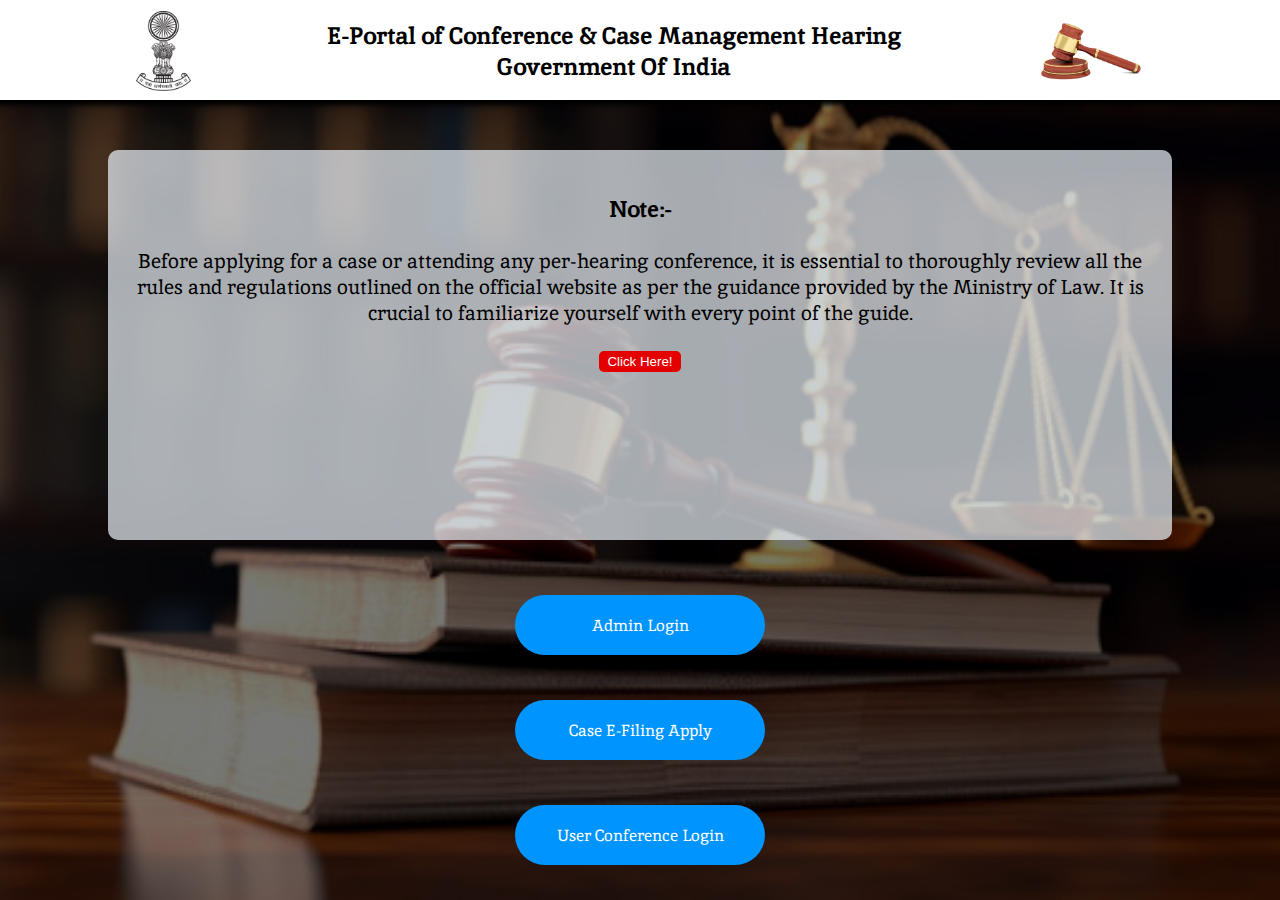
==== index.html @ cc46d65c "again update" ====
<!DOCTYPE html>
<html lang="en">
  <head>
    <meta charset="UTF-8" />
    <meta name="viewport" content="width=device-width, initial-scale=1.0" />
    <title>home page</title>
    <link rel="stylesheet" href="style.css" />
    <script src="script.js"></script>
  </head>

  <body>
    <section class="filter">
      <header class="header">
        <div>
          <img src="./images/img2.png" alt="image" />
          <h2>
            E-Portal of Conference & Case Management Hearing <br />
            Government Of India
          </h2>
          <img src="./images/img3.png" alt="image" />
        </div>
      </header>

      <main>
        <div class="noteSection">
          <div>
            <h3>Note:-</h3>
            <p>
              Before applying for a case or attending any per-hearing
              conference, it is essential to thoroughly review all the rules and
              regulations outlined on the official website as per the guidance
              provided by the Ministry of Law. It is crucial to familiarize
              yourself with every point of the guide.
            </p>
            <button>Click Here!</button>
          </div>
        </div>

        <div class="button">
          <button onclick="redirectToAdminPage()">Admin Login</button>
          <button onclick="redirectToFormPage()" targate="blank">
            Case E-Filing Apply
          </button>
          <button onclick="redirectToUserPage()">User Conference Login</button>
        </div>
      </main>
    </section>
  </body>
</html>
---- style.css ----
@import url("https://fonts.googleapis.com/css2?family=Inika&display=swap");

/* Default styles for desktop screens */
body {
  /* font-family: Arial, sans-serif; */
  margin: 0;
  padding: 0;
  background-color: #00000071;
  background-image: url("images/img1.jpg");
  background-size: cover;
  background-position: top;
  font-family: "Inika", serif;
  overflow-x: hidden;
}

.header {
  width: 100vw;
  background-color: rgb(255, 255, 255);
  height: 100px;
  box-shadow: 0.1px 0px 5px 5px black;
  /* position: absolute; */
  /* z-index: 5px; */
}

.filter {
  height: 100vh;
  width: 100vw;
  background-color: rgba(0, 0, 0, 0.535);
}

.header div {
  display: flex;
  justify-content: space-evenly;
  align-items: center;

  text-align: center;
}

.header div img {
  height: 80px;
}

.noteSection {
  display: flex;
  justify-content: center;
  align-items: center;
  text-align: center;
  font-size: 20px;
  margin-top: 50px;
}
.noteSection div {
  width: 70vw;
  height: 250px;
  background-color: rgba(240, 248, 255, 0.692);
  padding: 20px;
  border-radius: 10px;
}
.noteSection div button {
  border-color: #0095ff00;
  background-color: rgb(229, 0, 0);
  border-radius: 5px;
  cursor: pointer;
  color: white;
}
.button {
  display: flex;
  align-items: center;
  justify-content: center;
  gap: 15%;
  height: 200px;
  width: 100vw;
  margin-top: 40px;
}

.button button {
  height: 60px;
  width: 250px;
  border-radius: 50px;
  background-color: #0094ff;
  font-family: "Inika", serif;
  font-size: 16px;
  font-weight: 400;
  color: rgb(255, 255, 255);
  border-color: rgba(0, 0, 0, 0);
  cursor: pointer;
}

.button button:hover {
  background-color: #0271c0;
}

/* Responsive styles for tablets */

@media screen and (max-width: 1280px) {
  .noteSection div {
    width: 80vw;
    height: 350px;
    background-color: rgba(240, 248, 255, 0.692);
    padding: 20px;
    border-radius: 10px;
  }
  .button {
    display: flex;
    align-items: center;
    justify-content: center;
    flex-direction: column;
    height: 300px;
    width: 100vw;
    margin-top: 40px;
  }
}

@media screen and (max-width: 912px) {
  .noteSection div {
    width: 80vw;
    height: 400px;
    background-color: rgba(240, 248, 255, 0.692);
    padding: 20px;
    border-radius: 10px;
  }

  .button {
    display: flex;
    align-items: center;
    justify-content: center;
    flex-direction: column;
    height: 300px;
    width: 100vw;
    margin-top: 40px;
  }
}

@media screen and (max-width: 768px) {
  .header div h2 {
    font-size: 20px;
  }
  .noteSection div {
    width: 70vw;
    height: 350px;
    background-color: rgba(240, 248, 255, 0.692);
    padding: 20px;
    border-radius: 10px;
  }

  .button {
    display: flex;
    align-items: center;
    justify-content: center;
    flex-direction: column;
    height: 300px;
    width: 100vw;
    margin-top: 40px;
  }
  .header div img {
    height: 60px;
  }
}

/* Responsive styles for smartphones */
@media screen and (max-width: 480px) {
  .header div h2 {
    font-size: 10px;
  }
  .noteSection div {
    width: 70vw;
    height: 400px;
    background-color: rgba(240, 248, 255, 0.692);
    padding: 20px;
    border-radius: 10px;
    padding-top: 10px;
  }

  .button {
    display: flex;
    align-items: center;
    justify-content: center;
    flex-direction: column;
    height: 200px;
    width: 100vw;
    margin-top: 40px;
  }

  .button button {
    height: 60px;
    width: 250px;
    border-radius: 50px;
    background-color: #0094ff;
    font-family: "Inika", serif;
    font-size: 16px;
    font-weight: 400;
    color: rgb(255, 255, 255);
    border-color: rgba(0, 0, 0, 0);
    cursor: pointer;
  }

  .header div img {
    height: 50px;
  }
}
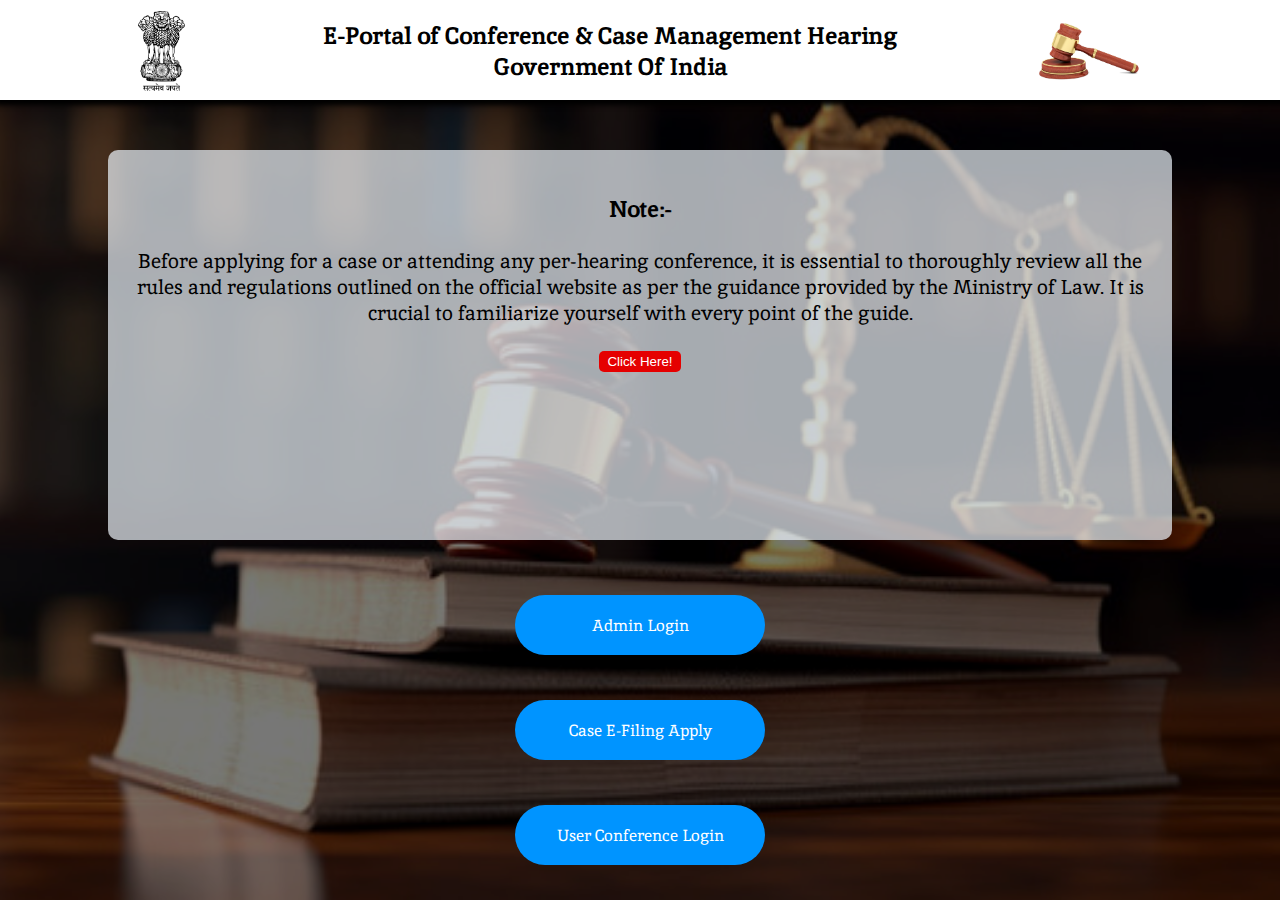
==== commit 8b48cbcf: "new update" ====
--- a/index.html
+++ b/index.html
@@ -4,6 +4,8 @@
     <meta charset="UTF-8" />
     <meta name="viewport" content="width=device-width, initial-scale=1.0" />
     <title>home page</title>
+    <link rel="icon" href="images/img3.png" type="icon" />
+
     <link rel="stylesheet" href="style.css" />
     <script src="script.js"></script>
   </head>
@@ -12,7 +14,7 @@
     <section class="filter">
       <header class="header">
         <div>
-          <img src="./images/img2.png" alt="image" />
+          <img src="./images/img4.png" alt="image" />
           <h2>
             E-Portal of Conference & Case Management Hearing <br />
             Government Of India
@@ -38,9 +40,7 @@
 
         <div class="button">
           <button onclick="redirectToAdminPage()">Admin Login</button>
-          <button onclick="redirectToFormPage()" targate="blank">
-            Case E-Filing Apply
-          </button>
+          <button onclick="redirectToFormPage()">Case E-Filing Apply</button>
           <button onclick="redirectToUserPage()">User Conference Login</button>
         </div>
       </main>
--- a/style.css
+++ b/style.css
@@ -128,14 +128,18 @@
     width: 100vw;
     margin-top: 40px;
   }
+  .header div img {
+    height: 80px;
+    margin-top: 5px;
+  }
 }
 
 @media screen and (max-width: 768px) {
   .header div h2 {
-    font-size: 20px;
-  }
-  .noteSection div {
-    width: 70vw;
+    font-size: 16px;
+  }
+  .noteSection div {
+    width: 80vw;
     height: 350px;
     background-color: rgba(240, 248, 255, 0.692);
     padding: 20px;
@@ -152,7 +156,8 @@
     margin-top: 40px;
   }
   .header div img {
-    height: 60px;
+    height: 80px;
+    margin-top: 5px;
   }
 }
 
@@ -160,14 +165,29 @@
 @media screen and (max-width: 480px) {
   .header div h2 {
     font-size: 10px;
+    margin-left: 10px;
+  }
+
+  .header div img {
+    height: 50px;
+    margin-top: 20px;
+    margin-left: 10px;
+  }
+
+  .header div h2 {
+    font-size: 10px;
   }
   .noteSection div {
     width: 70vw;
-    height: 400px;
+    height: 300px;
     background-color: rgba(240, 248, 255, 0.692);
     padding: 20px;
     border-radius: 10px;
     padding-top: 10px;
+  }
+
+  .noteSection {
+    font-size: 16px;
   }
 
   .button {
@@ -192,8 +212,4 @@
     border-color: rgba(0, 0, 0, 0);
     cursor: pointer;
   }
-
-  .header div img {
-    height: 50px;
-  }
-}
+}
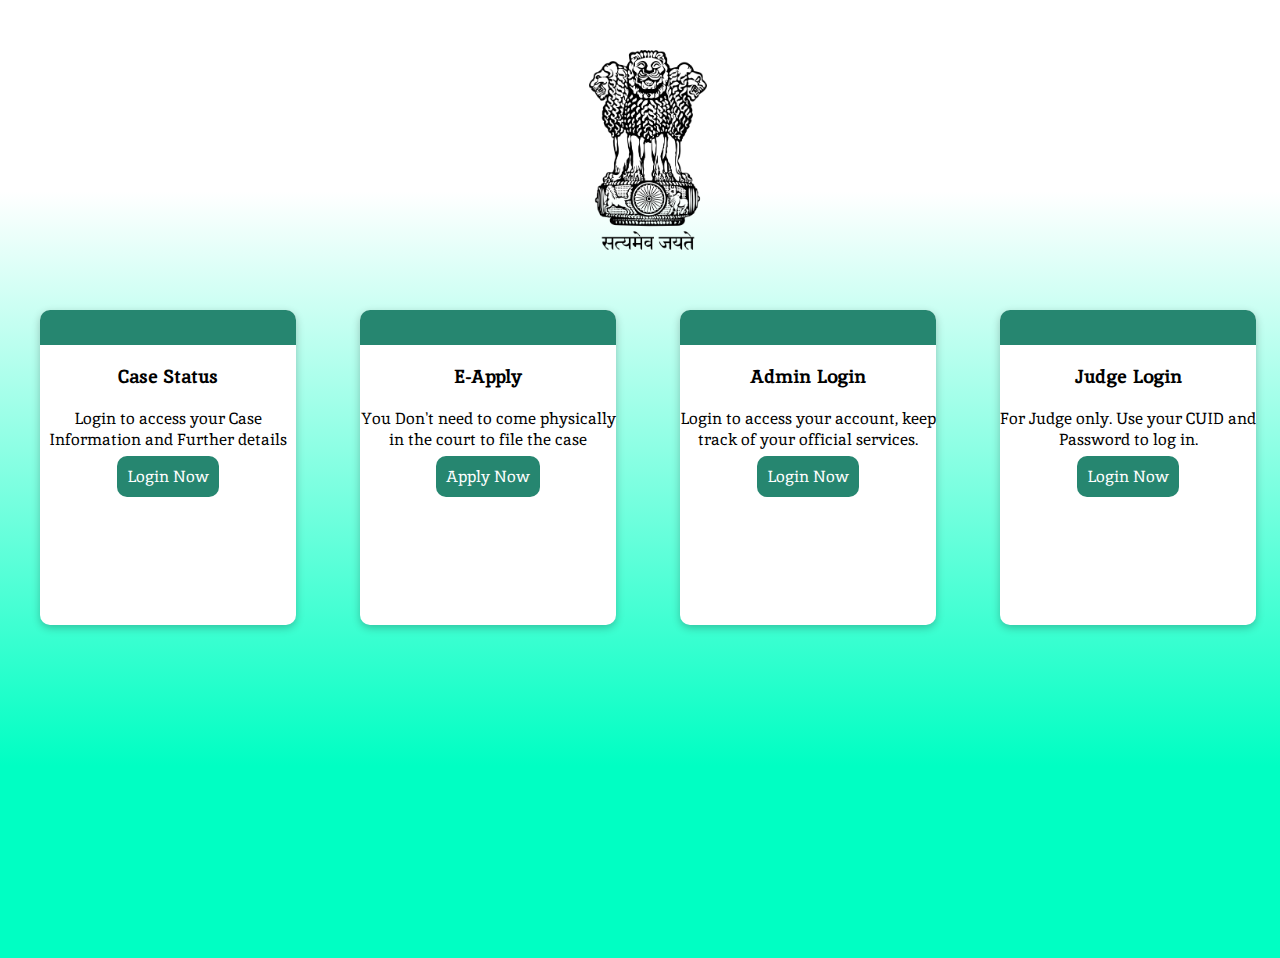
==== commit 3a6b266e: "update with new ui" ====
--- a/index.html
+++ b/index.html
@@ -3,47 +3,53 @@
   <head>
     <meta charset="UTF-8" />
     <meta name="viewport" content="width=device-width, initial-scale=1.0" />
-    <title>home page</title>
-    <link rel="icon" href="images/img3.png" type="icon" />
+    <link rel="stylesheet" href="index.css" />
+    <title>Document</title>
+  </head>
+  <body>
+    <div class="culogo">
+      <img src="images/img4.png" alt="" />
+    </div>
+    <div class="container">
+      <div class="cards" id="card1">
+        <div class="heading"></div>
+        <h3>Case Status</h3>
+        <p>Login to access your Case Information and Further details</p>
 
-    <link rel="stylesheet" href="style.css" />
-    <script src="script.js"></script>
-  </head>
+        <a href="userLogin.html" target="_blank">Login Now</a>
 
-  <body>
-    <section class="filter">
-      <header class="header">
-        <div>
-          <img src="./images/img4.png" alt="image" />
-          <h2>
-            E-Portal of Conference & Case Management Hearing <br />
-            Government Of India
-          </h2>
-          <img src="./images/img3.png" alt="image" />
-        </div>
-      </header>
+        <!-- <div class="footer"></div> -->
+      </div>
+      <div class="cards" id="card2">
+        <div class="heading"></div>
+        <h3>E-Apply</h3>
+        <p>You Don't need to come physically in the court to file the case</p>
 
-      <main>
-        <div class="noteSection">
-          <div>
-            <h3>Note:-</h3>
-            <p>
-              Before applying for a case or attending any per-hearing
-              conference, it is essential to thoroughly review all the rules and
-              regulations outlined on the official website as per the guidance
-              provided by the Ministry of Law. It is crucial to familiarize
-              yourself with every point of the guide.
-            </p>
-            <button>Click Here!</button>
-          </div>
-        </div>
+        <a href="form.html" target="_blank">Apply Now</a>
 
-        <div class="button">
-          <button onclick="redirectToAdminPage()">Admin Login</button>
-          <button onclick="redirectToFormPage()">Case E-Filing Apply</button>
-          <button onclick="redirectToUserPage()">User Conference Login</button>
-        </div>
-      </main>
-    </section>
+        <!-- <div class="footer"></div> -->
+      </div>
+      <div class="cards" id="card3">
+        <div class="heading"></div>
+        <h3>Admin Login</h3>
+
+        <p>
+          Login to access your account, keep track of your official services.
+        </p>
+
+        <a href="adminLogin.html" target="_blank">Login Now</a>
+
+        <!-- <div class="footer"></div> -->
+      </div>
+      <div class="cards" id="card4">
+        <div class="heading"></div>
+        <h3>Judge Login</h3>
+        <p>For Judge only. Use your CUID and Password to log in.</p>
+
+        <a href="judgeLogin.html" target="_blank">Login Now</a>
+
+        <!-- <div class="footer"></div> -->
+      </div>
+    </div>
   </body>
 </html>
--- a/index.css
+++ b/index.css
@@ -0,0 +1,78 @@
+@import url("https://fonts.googleapis.com/css2?family=Inika&display=swap");
+
+body {
+  font-family: Inika, sans-serif;
+  height: 100vh;
+  width: 100vw;
+  background: linear-gradient(to bottom, white 20%, rgb(0, 255, 195) 80%);
+  overflow-x: hidden;
+}
+.culogo {
+  /* border:2px solid red; */
+  margin: 50px;
+  display: flex;
+  align-items: center;
+  justify-content: center;
+}
+.culogo img {
+  height: 10%;
+  /* bordeR:2px solid red; */
+  width: 10%;
+}
+.container {
+  /* border:2px solid red; */
+  display: flex;
+  justify-content: space-around;
+  padding-top: 10px;
+}
+
+.cards {
+  /* border:2px solid red; */
+  height: 35vh;
+  width: 20vw;
+  background-color: #fff;
+  position: relative;
+  box-shadow: rgba(0, 0, 0, 0.24) 0px 3px 8px;
+  border-radius: 10px;
+}
+
+.cards {
+  text-align: center;
+}
+
+.cards a {
+  height: 50px;
+  width: 70px;
+  background-color: rgb(38, 134, 112);
+  text-decoration: none;
+  padding: 10px;
+  border-radius: 10px;
+  color: #fff;
+}
+
+.cards .heading {
+  /* border:2px solid red; */
+  height: 35px;
+  background-color: rgb(38, 134, 112);
+  border-top-right-radius: 10px;
+  border-top-left-radius: 10px;
+}
+.cards .footer {
+  /* border:2px solid red; */
+  display: block;
+  width: 100%;
+  height: 4px;
+  position: absolute;
+  bottom: 0px;
+  background-color: rgb(38,  134,  112);
+}
+
+@media screen and (max-width: 1000px) {
+  .container {
+    /* border:2px solid red; */
+
+    flex-direction: column;
+    justify-content: center;
+    align-items: center;
+  }
+}
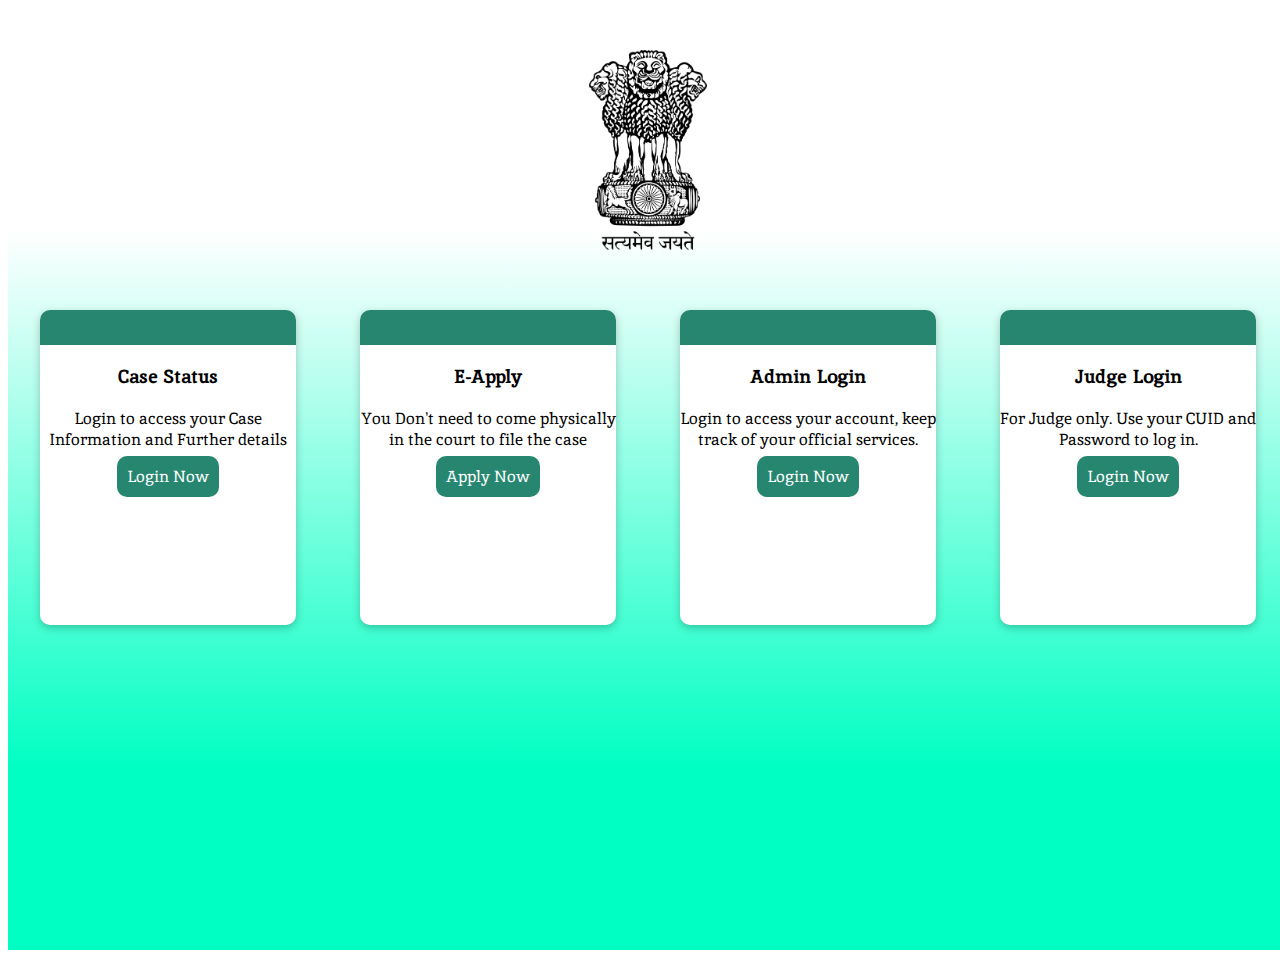
==== commit bdd9fd06: "home page update" ====
--- a/index.html
+++ b/index.html
@@ -7,48 +7,50 @@
     <title>Document</title>
   </head>
   <body>
-    <div class="culogo">
-      <img src="images/img4.png" alt="" />
-    </div>
-    <div class="container">
-      <div class="cards" id="card1">
-        <div class="heading"></div>
-        <h3>Case Status</h3>
-        <p>Login to access your Case Information and Further details</p>
+    <div class="main_container">
+      <div class="culogo">
+        <img src="images/img4.png" alt="" />
+      </div>
+      <div class="container">
+        <div class="cards" id="card1">
+          <div class="heading"></div>
+          <h3>Case Status</h3>
+          <p>Login to access your Case Information and Further details</p>
 
-        <a href="userLogin.html" target="_blank">Login Now</a>
+          <a href="userLogin.html" target="_blank">Login Now</a>
 
-        <!-- <div class="footer"></div> -->
-      </div>
-      <div class="cards" id="card2">
-        <div class="heading"></div>
-        <h3>E-Apply</h3>
-        <p>You Don't need to come physically in the court to file the case</p>
+          <!-- <div class="footer"></div> -->
+        </div>
+        <div class="cards" id="card2">
+          <div class="heading"></div>
+          <h3>E-Apply</h3>
+          <p>You Don't need to come physically in the court to file the case</p>
 
-        <a href="form.html" target="_blank">Apply Now</a>
+          <a href="form.html" target="_blank">Apply Now</a>
 
-        <!-- <div class="footer"></div> -->
-      </div>
-      <div class="cards" id="card3">
-        <div class="heading"></div>
-        <h3>Admin Login</h3>
+          <!-- <div class="footer"></div> -->
+        </div>
+        <div class="cards" id="card3">
+          <div class="heading"></div>
+          <h3>Admin Login</h3>
 
-        <p>
-          Login to access your account, keep track of your official services.
-        </p>
+          <p>
+            Login to access your account, keep track of your official services.
+          </p>
 
-        <a href="adminLogin.html" target="_blank">Login Now</a>
+          <a href="adminLogin.html" target="_blank">Login Now</a>
 
-        <!-- <div class="footer"></div> -->
-      </div>
-      <div class="cards" id="card4">
-        <div class="heading"></div>
-        <h3>Judge Login</h3>
-        <p>For Judge only. Use your CUID and Password to log in.</p>
+          <!-- <div class="footer"></div> -->
+        </div>
+        <div class="cards" id="card4">
+          <div class="heading"></div>
+          <h3>Judge Login</h3>
+          <p>For Judge only. Use your CUID and Password to log in.</p>
 
-        <a href="judgeLogin.html" target="_blank">Login Now</a>
+          <a href="judgeLogin.html" target="_blank">Login Now</a>
 
-        <!-- <div class="footer"></div> -->
+          <!-- <div class="footer"></div> -->
+        </div>
       </div>
     </div>
   </body>
--- a/index.css
+++ b/index.css
@@ -4,9 +4,17 @@
   font-family: Inika, sans-serif;
   height: 100vh;
   width: 100vw;
-  background: linear-gradient(to bottom, white 20%, rgb(0, 255, 195) 80%);
   overflow-x: hidden;
 }
+.main_container {
+  height: 100vh;
+  width: 100vw;
+  background: linear-gradient(to bottom, white 20%, rgb(0, 255, 195) 80%);
+  padding: 0;
+  margin: 0;
+  left: 0;
+}
+
 .culogo {
   /* border:2px solid red; */
   margin: 50px;
@@ -14,11 +22,13 @@
   align-items: center;
   justify-content: center;
 }
+
 .culogo img {
   height: 10%;
   /* bordeR:2px solid red; */
   width: 10%;
 }
+
 .container {
   /* border:2px solid red; */
   display: flex;
@@ -57,6 +67,7 @@
   border-top-right-radius: 10px;
   border-top-left-radius: 10px;
 }
+
 .cards .footer {
   /* border:2px solid red; */
   display: block;
@@ -75,4 +86,15 @@
     justify-content: center;
     align-items: center;
   }
+  .cards {
+    /* border:2px solid red; */
+    height: 30vh;
+    width: 80vw;
+    margin: 10px;
+  }
+  .culogo img {
+    height: 40%;
+    /* bordeR:2px solid red; */
+    width: 40%;
+  }
 }
